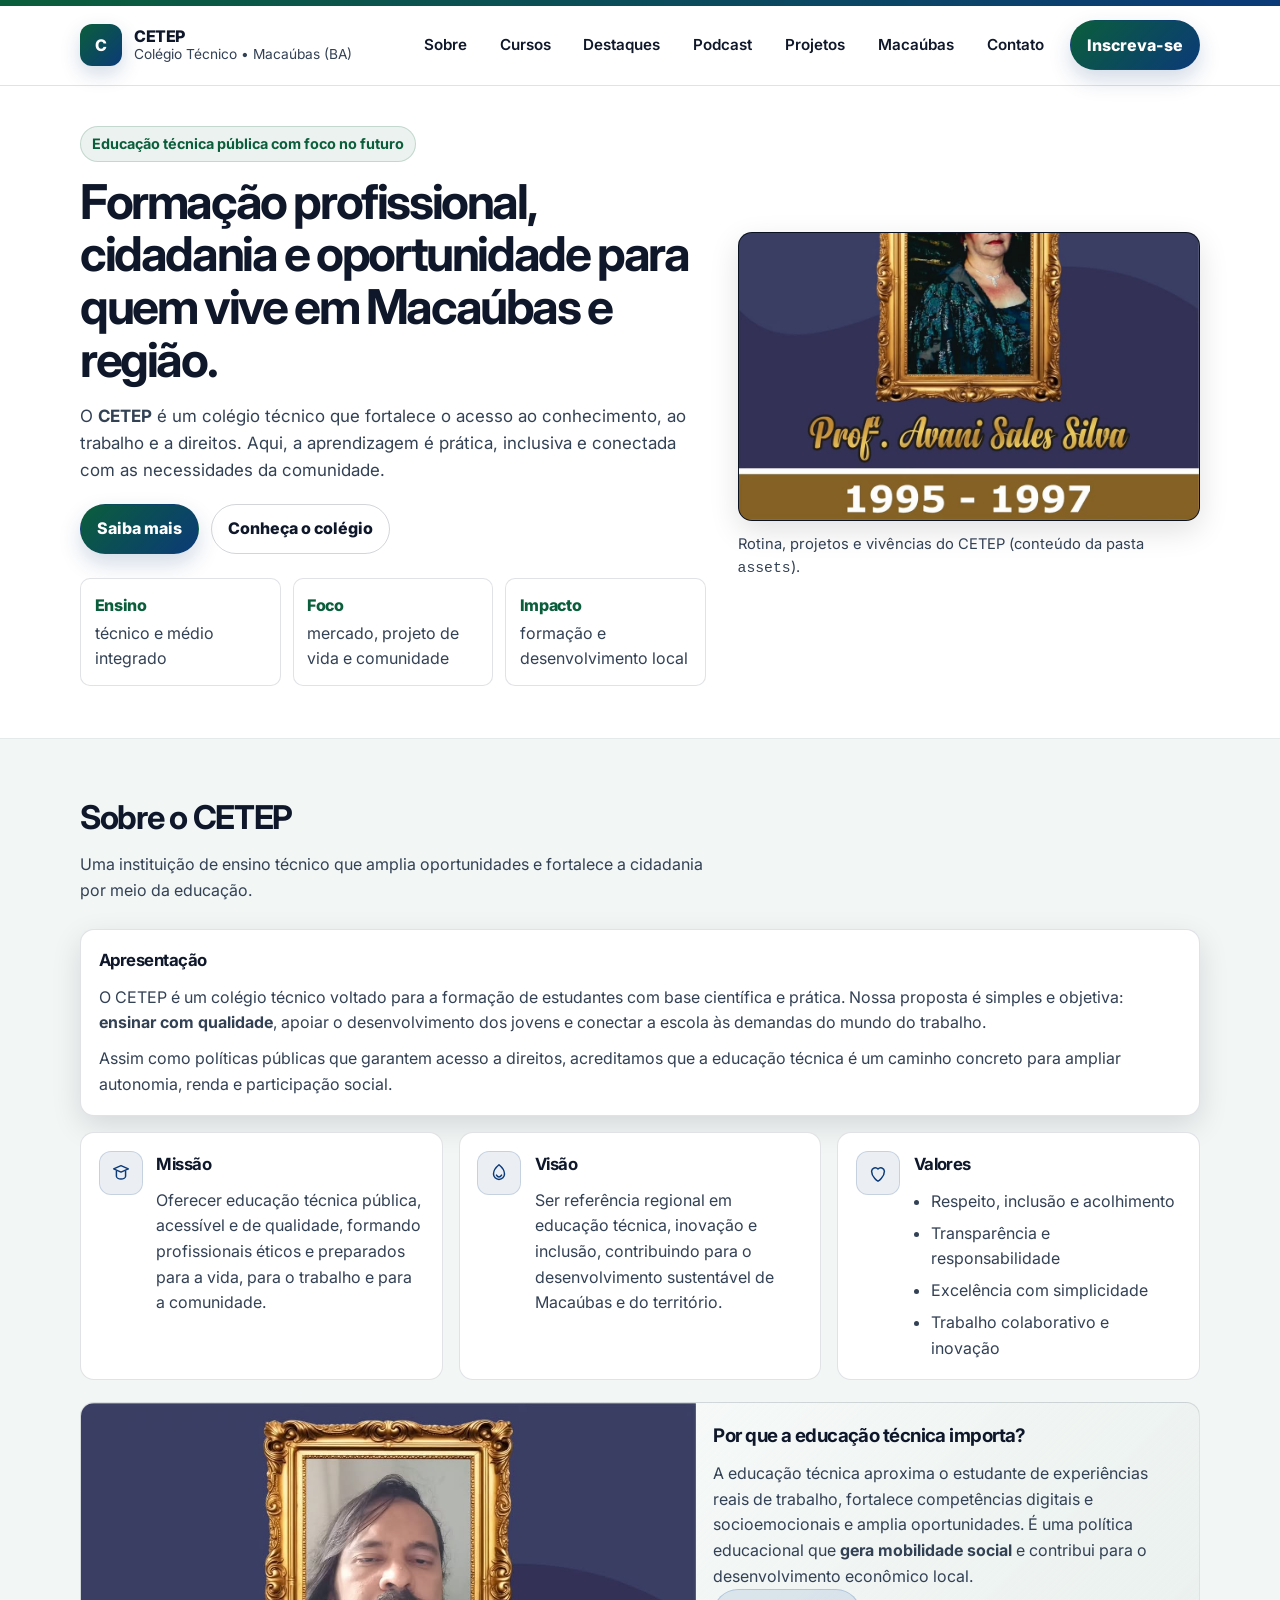
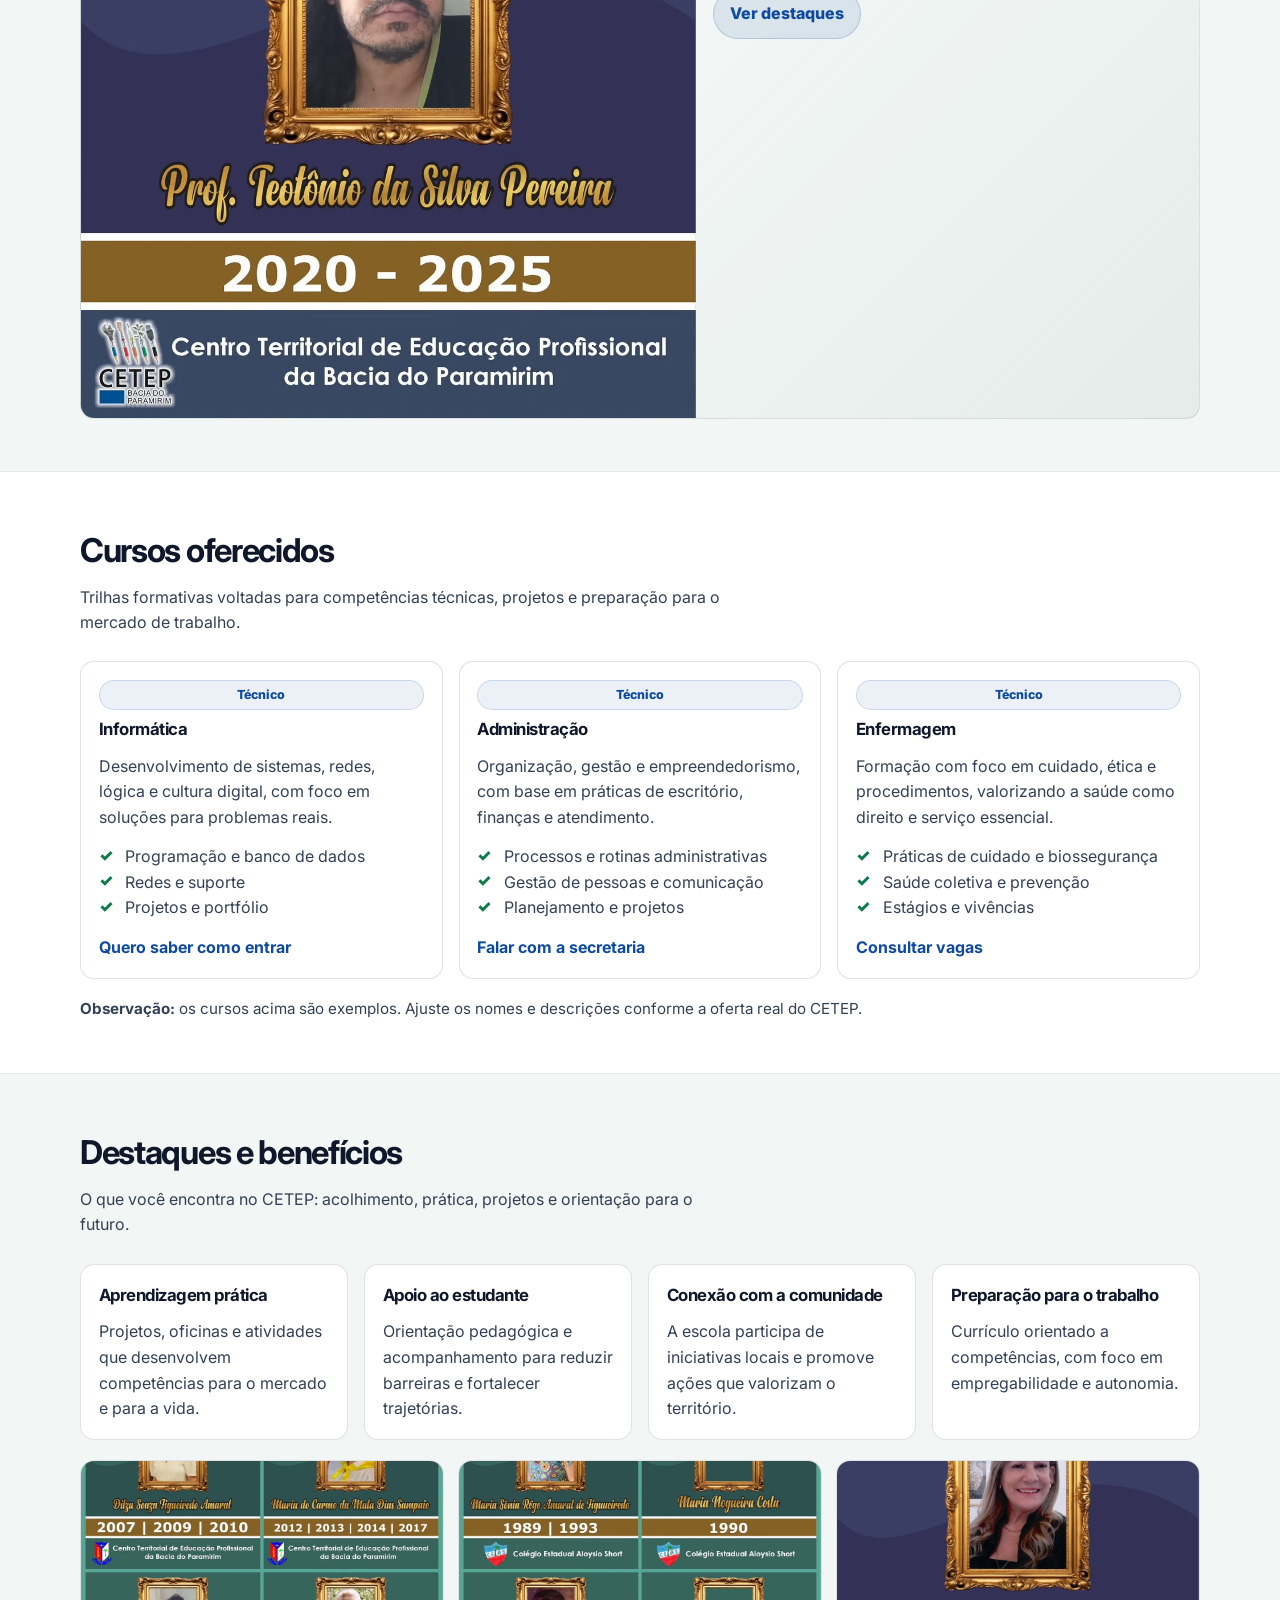
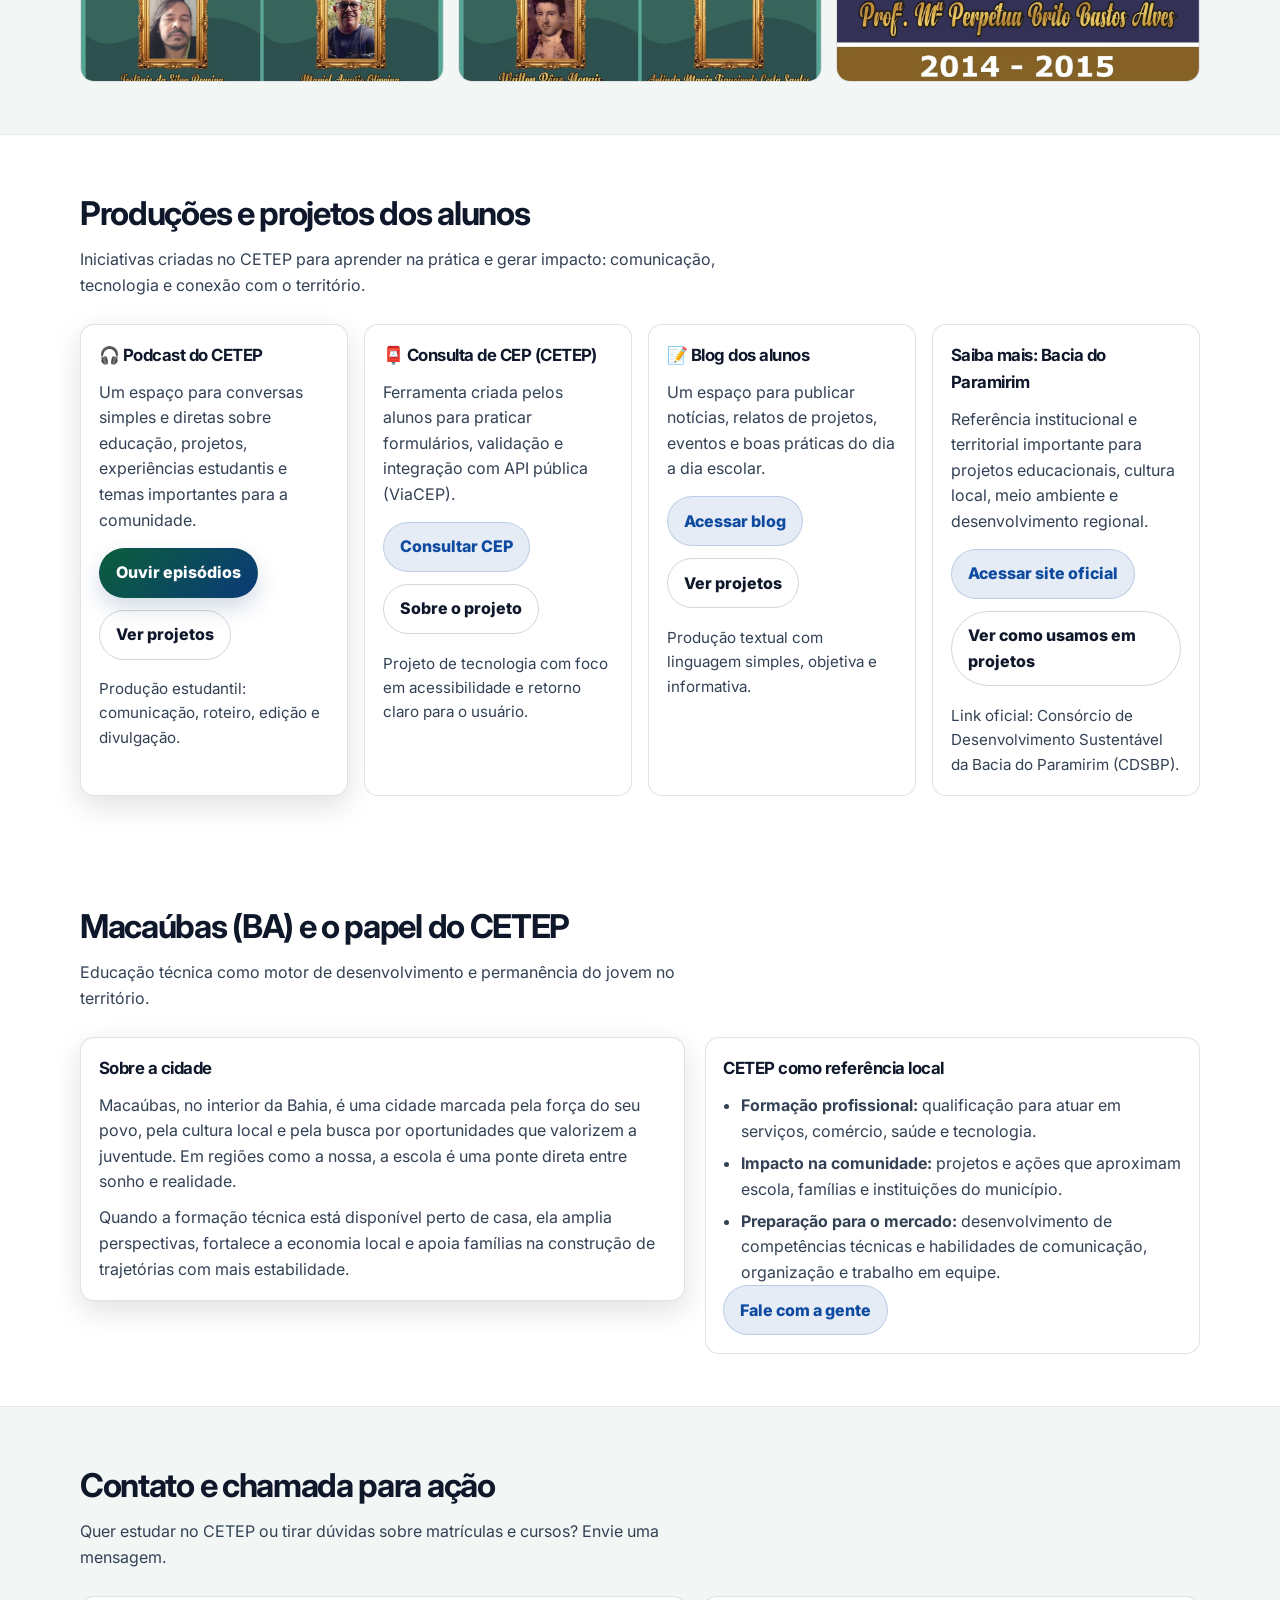
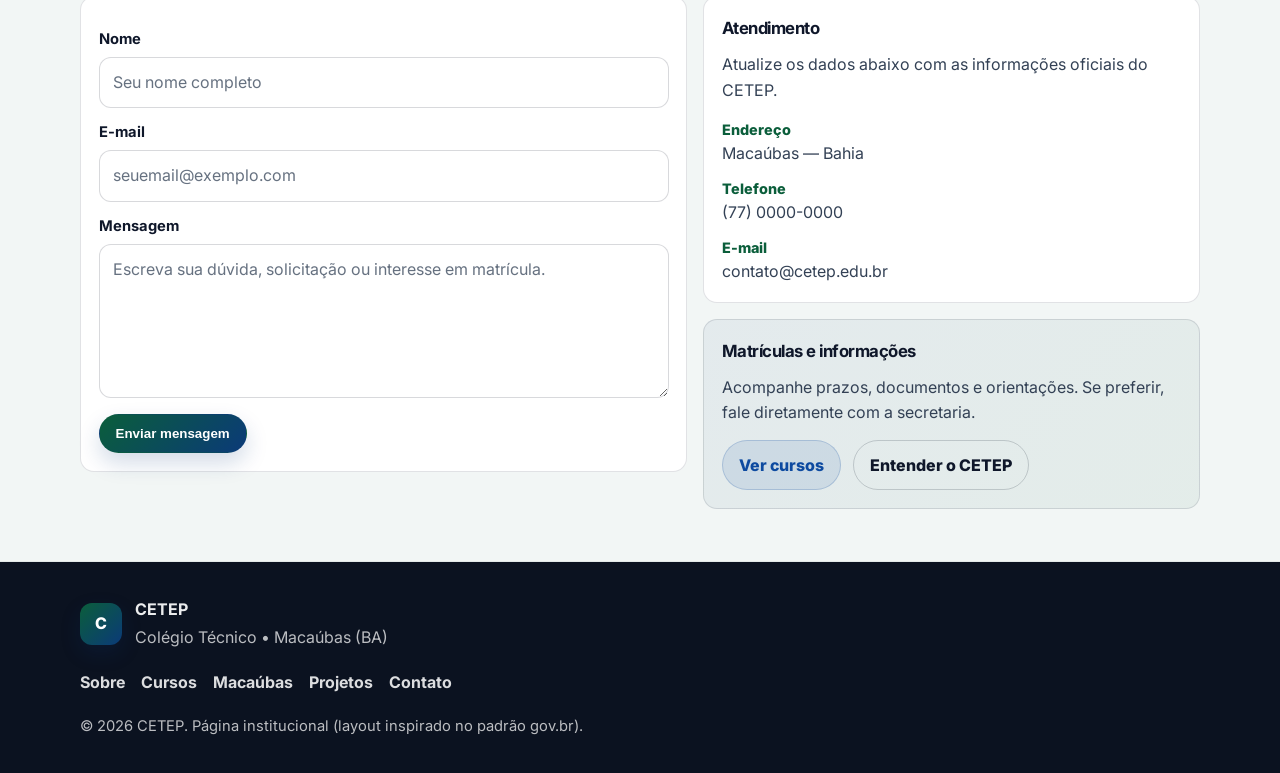
==== index.html @ 228a8c83 "initial" ====
<!doctype html>
<html lang="pt-BR">
  <head>
    <meta charset="utf-8" />
    <meta name="viewport" content="width=device-width, initial-scale=1" />
    <meta name="theme-color" content="#0b5e3b" />
    <title>CETEP — Colégio Técnico | Macaúbas (BA)</title>
    <meta
      name="description"
      content="CETEP (Macaúbas-BA): educação técnica pública, formação profissional e oportunidades para a juventude e a comunidade."
    />
    <link rel="preconnect" href="https://fonts.googleapis.com" />
    <link rel="preconnect" href="https://fonts.gstatic.com" crossorigin />
    <link
      href="https://fonts.googleapis.com/css2?family=Inter:wght@400;500;600;700&display=swap"
      rel="stylesheet"
    />
    <link rel="stylesheet" href="./styles.css" />
  </head>

  <body>
    <a class="skip-link" href="#conteudo">Pular para o conteúdo</a>

    <header class="site-header" role="banner">
      <div class="topbar" aria-hidden="true"></div>

      <div class="container header-inner">
        <a class="brand" href="#inicio" aria-label="Ir para o início">
          <span class="brand-mark" aria-hidden="true">C</span>
          <span class="brand-text">
            <span class="brand-title">CETEP</span>
            <span class="brand-subtitle">Colégio Técnico • Macaúbas (BA)</span>
          </span>
        </a>

        <button
          class="nav-toggle"
          type="button"
          aria-label="Abrir menu"
          aria-controls="menu"
          aria-expanded="false"
          data-nav-toggle
        >
          <span class="nav-toggle-lines" aria-hidden="true"></span>
        </button>

        <nav class="site-nav" aria-label="Navegação principal">
          <ul class="nav-list" id="menu" data-nav-menu>
            <li><a class="nav-link" href="#sobre">Sobre</a></li>
            <li><a class="nav-link" href="#cursos">Cursos</a></li>
            <li><a class="nav-link" href="#destaques">Destaques</a></li>
            <li><a class="nav-link" href="#podcast">Podcast</a></li>
            <li><a class="nav-link" href="./projetos.html">Projetos</a></li>
            <li><a class="nav-link" href="#macaubas">Macaúbas</a></li>
            <li><a class="nav-link" href="#contato">Contato</a></li>
            <li class="nav-cta">
              <a class="btn btn-primary" href="#contato">Inscreva-se</a>
            </li>
          </ul>
        </nav>
      </div>
    </header>

    <main id="conteudo" class="site-main" role="main">
      <section id="inicio" class="hero section">
        <div class="container hero-grid">
          <div class="hero-copy">
            <p class="eyebrow">Educação técnica pública com foco no futuro</p>
            <h1 class="hero-title">
              Formação profissional, cidadania e oportunidade para quem vive em
              Macaúbas e região.
            </h1>
            <p class="hero-lead">
              O <strong>CETEP</strong> é um colégio técnico que fortalece o acesso
              ao conhecimento, ao trabalho e a direitos. Aqui, a aprendizagem é
              prática, inclusiva e conectada com as necessidades da comunidade.
            </p>

            <div class="hero-actions">
              <a class="btn btn-primary" href="#cursos">Saiba mais</a>
              <a class="btn btn-ghost" href="#sobre">Conheça o colégio</a>
            </div>

            <dl class="hero-stats" aria-label="Indicadores institucionais">
              <div class="stat">
                <dt>Ensino</dt>
                <dd>técnico e médio integrado</dd>
              </div>
              <div class="stat">
                <dt>Foco</dt>
                <dd>mercado, projeto de vida e comunidade</dd>
              </div>
              <div class="stat">
                <dt>Impacto</dt>
                <dd>formação e desenvolvimento local</dd>
              </div>
            </dl>
          </div>

          <div class="hero-media" aria-label="Vídeo institucional do CETEP">
            <div class="media-frame">
              <video
                class="hero-video"
                autoplay
                muted
                loop
                playsinline
                preload="metadata"
                poster="./assets/SaveClip.App_673880051_17906994108403391_14474229003325433_n.jpg"
              >
                <source
                  src="./assets/SaveClip.App_AQMPfILmwgpHeHJHSs70POi2taLYX__LkjXDosFSs2GzLMB8COwKR-vRRujWcik5M-VQf_4A1vIwy4ys67aDzzt6.mp4"
                  type="video/mp4"
                />
                Seu navegador não suporta o elemento de vídeo.
              </video>
            </div>
            <p class="media-caption">
              Rotina, projetos e vivências do CETEP (conteúdo da pasta
              <code>assets</code>).
            </p>
          </div>
        </div>
      </section>

      <section id="sobre" class="section section-muted">
        <div class="container">
          <header class="section-header">
            <h2 class="section-title">Sobre o CETEP</h2>
            <p class="section-subtitle">
              Uma instituição de ensino técnico que amplia oportunidades e
              fortalece a cidadania por meio da educação.
            </p>
          </header>

          <div class="about-flow">
            <div class="card card-elevated reveal about-presentation">
              <h3 class="card-title">Apresentação</h3>
              <p class="card-text">
                O CETEP é um colégio técnico voltado para a formação de
                estudantes com base científica e prática. Nossa proposta é
                simples e objetiva: <strong>ensinar com qualidade</strong>,
                apoiar o desenvolvimento dos jovens e conectar a escola às
                demandas do mundo do trabalho.
              </p>
              <p class="card-text">
                Assim como políticas públicas que garantem acesso a direitos,
                acreditamos que a educação técnica é um caminho concreto para
                ampliar autonomia, renda e participação social.
              </p>
            </div>

            <div class="grid about-cards">
              <div class="card reveal about-card">
                <div class="card-icon" aria-hidden="true">
                  <svg viewBox="0 0 24 24" fill="none">
                    <path
                      d="M4 7.5 12 4l8 3.5-8 3.5-8-3.5Z"
                      stroke="currentColor"
                      stroke-width="1.6"
                      stroke-linejoin="round"
                    />
                    <path
                      d="M7 10v5.5c0 1.5 2.2 3 5 3s5-1.5 5-3V10"
                      stroke="currentColor"
                      stroke-width="1.6"
                      stroke-linecap="round"
                    />
                  </svg>
                </div>
                <div>
                  <h3 class="card-title">Missão</h3>
                  <p class="card-text">
                    Oferecer educação técnica pública, acessível e de qualidade,
                    formando profissionais éticos e preparados para a vida, para
                    o trabalho e para a comunidade.
                  </p>
                </div>
              </div>

              <div class="card reveal about-card">
                <div class="card-icon" aria-hidden="true">
                  <svg viewBox="0 0 24 24" fill="none">
                    <path
                      d="M12 3c3.8 3.1 6 6.3 6 10a6 6 0 1 1-12 0c0-3.7 2.2-6.9 6-10Z"
                      stroke="currentColor"
                      stroke-width="1.6"
                      stroke-linejoin="round"
                    />
                    <path
                      d="M9.2 14.3c.9 1.4 2 2 2.8 2 .8 0 1.9-.6 2.8-2"
                      stroke="currentColor"
                      stroke-width="1.6"
                      stroke-linecap="round"
                    />
                  </svg>
                </div>
                <div>
                  <h3 class="card-title">Visão</h3>
                  <p class="card-text">
                    Ser referência regional em educação técnica, inovação e
                    inclusão, contribuindo para o desenvolvimento sustentável de
                    Macaúbas e do território.
                  </p>
                </div>
              </div>

              <div class="card reveal about-card">
                <div class="card-icon" aria-hidden="true">
                  <svg viewBox="0 0 24 24" fill="none">
                    <path
                      d="M12 21s-7-4.4-7-11a4 4 0 0 1 7-2.3A4 4 0 0 1 19 10c0 6.6-7 11-7 11Z"
                      stroke="currentColor"
                      stroke-width="1.6"
                      stroke-linejoin="round"
                    />
                  </svg>
                </div>
                <div>
                  <h3 class="card-title">Valores</h3>
                  <ul class="list">
                    <li>Respeito, inclusão e acolhimento</li>
                    <li>Transparência e responsabilidade</li>
                    <li>Excelência com simplicidade</li>
                    <li>Trabalho colaborativo e inovação</li>
                  </ul>
                </div>
              </div>
            </div>
          </div>

          <div class="banner reveal" role="note" aria-label="Importância da educação técnica">
            <div class="banner-media" aria-hidden="true">
              <img
                src="./assets/SaveClip.App_670447401_17906994165403391_458845401796304118_n.jpg"
                alt=""
                loading="lazy"
              />
            </div>
            <div class="banner-content">
              <h3 class="banner-title">Por que a educação técnica importa?</h3>
              <p class="banner-text">
                A educação técnica aproxima o estudante de experiências reais de
                trabalho, fortalece competências digitais e socioemocionais e
                amplia oportunidades. É uma política educacional que
                <strong>gera mobilidade social</strong> e contribui para o
                desenvolvimento econômico local.
              </p>
              <a class="btn btn-secondary" href="#destaques">Ver destaques</a>
            </div>
          </div>
        </div>
      </section>

      <section id="cursos" class="section">
        <div class="container">
          <header class="section-header">
            <h2 class="section-title">Cursos oferecidos</h2>
            <p class="section-subtitle">
              Trilhas formativas voltadas para competências técnicas, projetos e
              preparação para o mercado de trabalho.
            </p>
          </header>

          <div class="grid cards-3">
            <article class="card course-card reveal">
              <div class="course-head">
                <span class="pill">Técnico</span>
                <h3 class="card-title">Informática</h3>
              </div>
              <p class="card-text">
                Desenvolvimento de sistemas, redes, lógica e cultura digital,
                com foco em soluções para problemas reais.
              </p>
              <ul class="checklist" aria-label="Conteúdos principais">
                <li>Programação e banco de dados</li>
                <li>Redes e suporte</li>
                <li>Projetos e portfólio</li>
              </ul>
              <a class="link" href="#contato">Quero saber como entrar</a>
            </article>

            <article class="card course-card reveal">
              <div class="course-head">
                <span class="pill">Técnico</span>
                <h3 class="card-title">Administração</h3>
              </div>
              <p class="card-text">
                Organização, gestão e empreendedorismo, com base em práticas de
                escritório, finanças e atendimento.
              </p>
              <ul class="checklist" aria-label="Conteúdos principais">
                <li>Processos e rotinas administrativas</li>
                <li>Gestão de pessoas e comunicação</li>
                <li>Planejamento e projetos</li>
              </ul>
              <a class="link" href="#contato">Falar com a secretaria</a>
            </article>

            <article class="card course-card reveal">
              <div class="course-head">
                <span class="pill">Técnico</span>
                <h3 class="card-title">Enfermagem</h3>
              </div>
              <p class="card-text">
                Formação com foco em cuidado, ética e procedimentos, valorizando
                a saúde como direito e serviço essencial.
              </p>
              <ul class="checklist" aria-label="Conteúdos principais">
                <li>Práticas de cuidado e biossegurança</li>
                <li>Saúde coletiva e prevenção</li>
                <li>Estágios e vivências</li>
              </ul>
              <a class="link" href="#contato">Consultar vagas</a>
            </article>
          </div>

          <p class="footnote">
            <strong>Observação:</strong> os cursos acima são exemplos. Ajuste os
            nomes e descrições conforme a oferta real do CETEP.
          </p>
        </div>
      </section>

      <section id="destaques" class="section section-muted">
        <div class="container">
          <header class="section-header">
            <h2 class="section-title">Destaques e benefícios</h2>
            <p class="section-subtitle">
              O que você encontra no CETEP: acolhimento, prática, projetos e
              orientação para o futuro.
            </p>
          </header>

          <div class="grid cards-4">
            <article class="card mini-card reveal">
              <h3 class="card-title">Aprendizagem prática</h3>
              <p class="card-text">
                Projetos, oficinas e atividades que desenvolvem competências
                para o mercado e para a vida.
              </p>
            </article>
            <article class="card mini-card reveal">
              <h3 class="card-title">Apoio ao estudante</h3>
              <p class="card-text">
                Orientação pedagógica e acompanhamento para reduzir barreiras e
                fortalecer trajetórias.
              </p>
            </article>
            <article class="card mini-card reveal">
              <h3 class="card-title">Conexão com a comunidade</h3>
              <p class="card-text">
                A escola participa de iniciativas locais e promove ações que
                valorizam o território.
              </p>
            </article>
            <article class="card mini-card reveal">
              <h3 class="card-title">Preparação para o trabalho</h3>
              <p class="card-text">
                Currículo orientado a competências, com foco em empregabilidade
                e autonomia.
              </p>
            </article>
          </div>

          <div class="gallery reveal" aria-label="Galeria de imagens do CETEP">
            <figure class="gallery-item">
              <img
                src="./assets/SaveClip.App_670839522_17906994549403391_8269981387852104687_n.jpg"
                alt="Registro de atividades escolares do CETEP"
                loading="lazy"
              />
            </figure>
            <figure class="gallery-item">
              <img
                src="./assets/SaveClip.App_671846147_17906994522403391_162121781529020886_n.jpg"
                alt="Momento de projeto ou evento no CETEP"
                loading="lazy"
              />
            </figure>
            <figure class="gallery-item">
              <img
                src="./assets/SaveClip.App_672971361_17906994156403391_2510667076143224560_n.jpg"
                alt="Ambiente escolar e participação dos estudantes"
                loading="lazy"
              />
            </figure>
          </div>
        </div>
      </section>

      <section id="podcast" class="section">
        <div class="container">
          <header class="section-header">
            <h2 class="section-title">Produções e projetos dos alunos</h2>
            <p class="section-subtitle">
              Iniciativas criadas no CETEP para aprender na prática e gerar
              impacto: comunicação, tecnologia e conexão com o território.
            </p>
          </header>

          <div class="grid cards-4">
            <article class="card card-elevated reveal">
              <h3 class="card-title">🎧 Podcast do CETEP</h3>
              <p class="card-text">
                Um espaço para conversas simples e diretas sobre educação,
                projetos, experiências estudantis e temas importantes para a
                comunidade.
              </p>
              <div class="cta-actions">
                <a
                  class="btn btn-primary"
                  href="./podcast.html"
                >
                  Ouvir episódios
                </a>
                <a class="btn btn-ghost" href="./projetos.html">Ver projetos</a>
              </div>
              <p class="footnote">
                Produção estudantil: comunicação, roteiro, edição e divulgação.
              </p>
            </article>

            <article class="card reveal">
              <h3 class="card-title">📮 Consulta de CEP (CETEP)</h3>
              <p class="card-text">
                Ferramenta criada pelos alunos para praticar formulários,
                validação e integração com API pública (ViaCEP).
              </p>
              <div class="cta-actions">
                <a class="btn btn-secondary" href="./cep.html">Consultar CEP</a>
                <a class="btn btn-ghost" href="./projetos.html">Sobre o projeto</a>
              </div>
              <p class="footnote">
                Projeto de tecnologia com foco em acessibilidade e retorno claro
                para o usuário.
              </p>
            </article>

            <article class="card reveal">
              <h3 class="card-title">📝 Blog dos alunos</h3>
              <p class="card-text">
                Um espaço para publicar notícias, relatos de projetos, eventos e
                boas práticas do dia a dia escolar.
              </p>
              <div class="cta-actions">
                <a class="btn btn-secondary" href="./blog.html">Acessar blog</a>
                <a class="btn btn-ghost" href="./projetos.html">Ver projetos</a>
              </div>
              <p class="footnote">
                Produção textual com linguagem simples, objetiva e informativa.
              </p>
            </article>

            <article class="card reveal">
              <h3 class="card-title">Saiba mais: Bacia do Paramirim</h3>
              <p class="card-text">
                Referência institucional e territorial importante para projetos
                educacionais, cultura local, meio ambiente e desenvolvimento
                regional.
              </p>
              <div class="cta-actions">
                <a
                  class="btn btn-secondary"
                  href="https://www.cdsbp.ba.gov.br/"
                  target="_blank"
                  rel="noreferrer"
                >
                  Acessar site oficial
                </a>
                <a class="btn btn-ghost" href="./projetos.html">
                  Ver como usamos em projetos
                </a>
              </div>
              <p class="footnote">
                Link oficial: Consórcio de Desenvolvimento Sustentável da Bacia
                do Paramirim (CDSBP).
              </p>
            </article>
          </div>
        </div>
      </section>

      <section id="macaubas" class="section">
        <div class="container">
          <header class="section-header">
            <h2 class="section-title">Macaúbas (BA) e o papel do CETEP</h2>
            <p class="section-subtitle">
              Educação técnica como motor de desenvolvimento e permanência do
              jovem no território.
            </p>
          </header>

          <div class="two-col">
            <div class="card card-elevated reveal">
              <h3 class="card-title">Sobre a cidade</h3>
              <p class="card-text">
                Macaúbas, no interior da Bahia, é uma cidade marcada pela força
                do seu povo, pela cultura local e pela busca por oportunidades
                que valorizem a juventude. Em regiões como a nossa, a escola é
                uma ponte direta entre sonho e realidade.
              </p>
              <p class="card-text">
                Quando a formação técnica está disponível perto de casa, ela
                amplia perspectivas, fortalece a economia local e apoia famílias
                na construção de trajetórias com mais estabilidade.
              </p>
            </div>

            <div class="card reveal">
              <h3 class="card-title">CETEP como referência local</h3>
              <ul class="list">
                <li>
                  <strong>Formação profissional:</strong> qualificação para
                  atuar em serviços, comércio, saúde e tecnologia.
                </li>
                <li>
                  <strong>Impacto na comunidade:</strong> projetos e ações que
                  aproximam escola, famílias e instituições do município.
                </li>
                <li>
                  <strong>Preparação para o mercado:</strong> desenvolvimento de
                  competências técnicas e habilidades de comunicação,
                  organização e trabalho em equipe.
                </li>
              </ul>
              <a class="btn btn-secondary" href="#contato">Fale com a gente</a>
            </div>
          </div>
        </div>
      </section>

      <section id="contato" class="section section-muted">
        <div class="container">
          <header class="section-header">
            <h2 class="section-title">Contato e chamada para ação</h2>
            <p class="section-subtitle">
              Quer estudar no CETEP ou tirar dúvidas sobre matrículas e cursos?
              Envie uma mensagem.
            </p>
          </header>

          <div class="contact-grid">
            <form class="card form-card reveal" data-contact-form>
              <fieldset>
                <legend class="sr-only">Formulário de contato</legend>

                <label class="field">
                  <span class="label">Nome</span>
                  <input
                    name="nome"
                    type="text"
                    autocomplete="name"
                    required
                    placeholder="Seu nome completo"
                  />
                </label>

                <label class="field">
                  <span class="label">E-mail</span>
                  <input
                    name="email"
                    type="email"
                    autocomplete="email"
                    required
                    placeholder="seuemail@exemplo.com"
                  />
                </label>

                <label class="field">
                  <span class="label">Mensagem</span>
                  <textarea
                    name="mensagem"
                    rows="5"
                    required
                    placeholder="Escreva sua dúvida, solicitação ou interesse em matrícula."
                  ></textarea>
                </label>

                <div class="form-actions">
                  <button class="btn btn-primary" type="submit">
                    Enviar mensagem
                  </button>
                  <p class="form-hint" role="status" aria-live="polite" data-form-status></p>
                </div>
              </fieldset>
            </form>

            <aside class="stack reveal" aria-label="Canais de atendimento">
              <div class="card">
                <h3 class="card-title">Atendimento</h3>
                <p class="card-text">
                  Atualize os dados abaixo com as informações oficiais do CETEP.
                </p>
                <ul class="contact-list">
                  <li>
                    <span class="contact-key">Endereço</span>
                    <span class="contact-val">Macaúbas — Bahia</span>
                  </li>
                  <li>
                    <span class="contact-key">Telefone</span>
                    <span class="contact-val">(77) 0000-0000</span>
                  </li>
                  <li>
                    <span class="contact-key">E-mail</span>
                    <span class="contact-val">contato@cetep.edu.br</span>
                  </li>
                </ul>
              </div>

              <div class="card cta-card">
                <h3 class="card-title">Matrículas e informações</h3>
                <p class="card-text">
                  Acompanhe prazos, documentos e orientações. Se preferir, fale
                  diretamente com a secretaria.
                </p>
                <div class="cta-actions">
                  <a class="btn btn-secondary" href="#cursos">Ver cursos</a>
                  <a class="btn btn-ghost" href="#sobre">Entender o CETEP</a>
                </div>
              </div>
            </aside>
          </div>
        </div>
      </section>
    </main>

    <footer class="site-footer" role="contentinfo">
      <div class="container footer-inner">
        <div class="footer-brand">
          <div class="brand-mark" aria-hidden="true">C</div>
          <div>
            <strong>CETEP</strong>
            <p class="muted">Colégio Técnico • Macaúbas (BA)</p>
          </div>
        </div>

        <nav class="footer-nav" aria-label="Links do rodapé">
          <a href="#sobre">Sobre</a>
          <a href="#cursos">Cursos</a>
          <a href="#macaubas">Macaúbas</a>
          <a href="./projetos.html">Projetos</a>
          <a href="#contato">Contato</a>
        </nav>

        <p class="footer-copy">
          © <span data-year></span> CETEP. Página institucional (layout inspirado
          no padrão gov.br).
        </p>
      </div>
    </footer>

    <button class="back-to-top" type="button" aria-label="Voltar ao topo" data-back-to-top>
      <span aria-hidden="true">↑</span>
    </button>

    <script src="./script.js" defer></script>
  </body>
</html>
---- styles.css ----
:root {
  --bg: #ffffff;
  --muted: #f2f6f5;
  --text: #0f172a;
  --subtext: #334155;
  --border: rgba(15, 23, 42, 0.12);
  --shadow: 0 10px 30px rgba(2, 6, 23, 0.12);

  --green: #0b5e3b;
  --green-2: #0f7a4a;
  --blue: #0b3a78;
  --blue-2: #0d4aa0;
  --focus: #ffbf47;

  --radius: 14px;
  --radius-sm: 10px;
  --container: 1120px;
}

*,
*::before,
*::after {
  box-sizing: border-box;
}

html {
  scroll-behavior: smooth;
}

body {
  margin: 0;
  font-family: "Inter", system-ui, -apple-system, Segoe UI, Roboto, Helvetica,
    Arial, "Apple Color Emoji", "Segoe UI Emoji";
  color: var(--text);
  background: var(--bg);
  line-height: 1.6;
  text-rendering: optimizeLegibility;
}

img,
video {
  max-width: 100%;
  height: auto;
  display: block;
}

a {
  color: inherit;
  text-decoration: none;
}

a:hover {
  text-decoration: underline;
}

:focus-visible {
  outline: 3px solid var(--focus);
  outline-offset: 3px;
}

.sr-only {
  position: absolute;
  width: 1px;
  height: 1px;
  padding: 0;
  margin: -1px;
  overflow: hidden;
  clip: rect(0, 0, 0, 0);
  white-space: nowrap;
  border: 0;
}

.container {
  width: min(100% - 2rem, var(--container));
  margin-inline: auto;
}

.skip-link {
  position: absolute;
  left: 0.75rem;
  top: 0.75rem;
  z-index: 9999;
  padding: 0.6rem 0.9rem;
  border-radius: 999px;
  background: var(--focus);
  color: #111827;
  transform: translateY(-160%);
  transition: transform 180ms ease;
  font-weight: 700;
}

.skip-link:focus {
  transform: translateY(0);
}

/* Header */
.site-header {
  position: sticky;
  top: 0;
  z-index: 50;
  background: rgba(255, 255, 255, 0.9);
  backdrop-filter: blur(10px);
  border-bottom: 1px solid var(--border);
}

.topbar {
  height: 6px;
  background: linear-gradient(90deg, var(--green), var(--blue));
}

.header-inner {
  display: flex;
  align-items: center;
  justify-content: space-between;
  gap: 1rem;
  padding: 0.9rem 0;
}

.brand {
  display: flex;
  align-items: center;
  gap: 0.75rem;
  min-width: 0;
}

.brand-mark {
  width: 42px;
  height: 42px;
  border-radius: 12px;
  display: grid;
  place-items: center;
  background: linear-gradient(135deg, var(--green), var(--blue));
  color: #fff;
  font-weight: 800;
  letter-spacing: -0.02em;
  box-shadow: 0 8px 20px rgba(11, 58, 120, 0.18);
}

.brand-text {
  display: grid;
  gap: 0.05rem;
  min-width: 0;
}

.brand-title {
  font-weight: 800;
  letter-spacing: -0.03em;
  line-height: 1.1;
}

.brand-subtitle {
  color: var(--subtext);
  font-size: 0.86rem;
  line-height: 1.2;
}

.site-nav {
  display: flex;
  align-items: center;
}

.nav-list {
  list-style: none;
  padding: 0;
  margin: 0;
  display: flex;
  gap: 0.75rem;
  align-items: center;
}

.nav-link {
  display: inline-flex;
  padding: 0.5rem 0.65rem;
  border-radius: 999px;
  color: #0f172a;
  font-weight: 600;
  font-size: 0.95rem;
}

.nav-link:hover {
  background: rgba(11, 94, 59, 0.08);
  text-decoration: none;
}

.nav-cta {
  margin-left: 0.25rem;
}

.nav-toggle {
  display: inline-flex;
  align-items: center;
  justify-content: center;
  width: 44px;
  height: 44px;
  border-radius: 12px;
  border: 1px solid var(--border);
  background: #fff;
}

.nav-toggle:hover {
  cursor: pointer;
  background: rgba(2, 6, 23, 0.02);
}

.nav-toggle-lines {
  width: 20px;
  height: 2px;
  background: #0f172a;
  position: relative;
  border-radius: 999px;
}

.nav-toggle-lines::before,
.nav-toggle-lines::after {
  content: "";
  position: absolute;
  left: 0;
  width: 20px;
  height: 2px;
  background: #0f172a;
  border-radius: 999px;
}

.nav-toggle-lines::before {
  top: -6px;
}
.nav-toggle-lines::after {
  top: 6px;
}

/* Sections */
.section {
  padding: 3.25rem 0;
}

.section-muted {
  background: var(--muted);
  border-top: 1px solid rgba(15, 23, 42, 0.06);
  border-bottom: 1px solid rgba(15, 23, 42, 0.06);
}

.section-header {
  margin-bottom: 1.6rem;
}

.section-title {
  margin: 0;
  font-size: clamp(1.4rem, 1.1rem + 1.2vw, 2.05rem);
  letter-spacing: -0.04em;
}

.section-subtitle {
  margin: 0.5rem 0 0;
  color: var(--subtext);
  max-width: 65ch;
}

/* Hero */
.hero {
  padding-top: 2.5rem;
}

.hero-grid {
  display: grid;
  gap: 1.6rem;
  align-items: start;
}

.eyebrow {
  display: inline-block;
  background: rgba(11, 94, 59, 0.08);
  color: var(--green);
  border: 1px solid rgba(11, 94, 59, 0.18);
  padding: 0.35rem 0.7rem;
  border-radius: 999px;
  font-weight: 700;
  font-size: 0.9rem;
  margin: 0 0 0.85rem;
}

.hero-title {
  margin: 0;
  font-size: clamp(1.7rem, 1.2rem + 2.3vw, 3rem);
  line-height: 1.1;
  letter-spacing: -0.05em;
}

.hero-lead {
  margin: 1rem 0 0;
  color: var(--subtext);
  font-size: 1.06rem;
  max-width: 65ch;
}

.hero-actions {
  display: flex;
  flex-wrap: wrap;
  gap: 0.75rem;
  margin-top: 1.25rem;
}

.hero-stats {
  display: grid;
  grid-template-columns: repeat(1, minmax(0, 1fr));
  gap: 0.75rem;
  margin: 1.5rem 0 0;
  padding: 0;
}

.stat {
  border: 1px solid var(--border);
  border-radius: var(--radius-sm);
  background: #fff;
  padding: 0.85rem;
}

.stat dt {
  color: var(--green);
  font-weight: 800;
  letter-spacing: -0.02em;
}

.stat dd {
  margin: 0.15rem 0 0;
  color: var(--subtext);
}

.hero-media .media-frame {
  border-radius: var(--radius);
  overflow: hidden;
  border: 1px solid rgba(15, 23, 42, 0.12);
  background: #0b1220;
  box-shadow: var(--shadow);
}

.hero-video {
  width: 100%;
  aspect-ratio: 16 / 10;
  object-fit: cover;
}

.media-caption {
  margin: 0.7rem 0 0;
  color: var(--subtext);
  font-size: 0.92rem;
}

/* Cards / layout */
.grid {
  display: grid;
  gap: 1rem;
}

.cards-2 {
  grid-template-columns: 1fr;
}

.cards-3 {
  grid-template-columns: 1fr;
}

.cards-4 {
  grid-template-columns: 1fr;
}

.cards-4 > .card {
  height: 100%;
}

.about-flow {
  display: grid;
  gap: 1rem;
}

.about-presentation {
  width: 100%;
}

.about-cards {
  grid-template-columns: 1fr;
}

.about-card {
  display: grid;
  grid-template-columns: 44px 1fr;
  gap: 0.85rem;
  align-items: start;
}

.two-col {
  display: grid;
  gap: 1rem;
}

.stack {
  display: grid;
  gap: 1rem;
}

.card {
  background: #fff;
  border: 1px solid var(--border);
  border-radius: var(--radius);
  padding: 1.1rem;
}

.card-elevated {
  box-shadow: var(--shadow);
}

.card-title {
  margin: 0;
  font-size: 1.05rem;
  letter-spacing: -0.03em;
}

.card-text {
  margin: 0.65rem 0 0;
  color: var(--subtext);
}

.card-icon {
  width: 44px;
  height: 44px;
  border-radius: 12px;
  display: grid;
  place-items: center;
  color: var(--blue);
  background: rgba(11, 58, 120, 0.08);
  border: 1px solid rgba(11, 58, 120, 0.16);
  flex: 0 0 auto;
}

.card-icon svg {
  width: 22px;
  height: 22px;
}

.list {
  margin: 0.7rem 0 0;
  padding-left: 1.1rem;
  color: var(--subtext);
}

.list li + li {
  margin-top: 0.4rem;
}

.pill {
  display: inline-flex;
  align-items: center;
  justify-content: center;
  padding: 0.25rem 0.55rem;
  border-radius: 999px;
  background: rgba(13, 74, 160, 0.08);
  color: var(--blue-2);
  font-weight: 800;
  font-size: 0.78rem;
  border: 1px solid rgba(13, 74, 160, 0.16);
}

.course-head {
  display: grid;
  gap: 0.4rem;
}

.checklist {
  margin: 0.85rem 0 0;
  padding: 0;
  list-style: none;
  color: var(--subtext);
}

.checklist li {
  display: grid;
  grid-template-columns: 18px 1fr;
  align-items: start;
  gap: 0.55rem;
}

.checklist li::before {
  content: "✓";
  color: var(--green-2);
  font-weight: 900;
  line-height: 1.2;
  margin-top: 0.1rem;
}

.mini-card {
  transition: transform 220ms ease, box-shadow 220ms ease;
}

.mini-card:hover {
  transform: translateY(-4px);
  box-shadow: var(--shadow);
}

.link {
  display: inline-flex;
  margin-top: 0.9rem;
  color: var(--blue-2);
  font-weight: 700;
}

.link:hover {
  text-decoration: underline;
}

.footnote {
  margin: 1.1rem 0 0;
  color: var(--subtext);
  font-size: 0.95rem;
}

/* Banner */
.banner {
  margin-top: 1.4rem;
  border-radius: var(--radius);
  overflow: hidden;
  border: 1px solid rgba(15, 23, 42, 0.12);
  background: linear-gradient(135deg, #ffffff, rgba(11, 94, 59, 0.06));
  display: grid;
}

.banner-media img {
  width: 100%;
  height: 100%;
  max-height: 260px;
  object-fit: cover;
}

.banner-content {
  padding: 1.1rem;
}

.banner-title {
  margin: 0;
  letter-spacing: -0.03em;
}

.banner-text {
  margin: 0.65rem 0 0;
  color: var(--subtext);
}

/* Gallery */
.gallery {
  display: grid;
  gap: 0.9rem;
  margin-top: 1.2rem;
  grid-template-columns: 1fr;
}

.gallery-item {
  margin: 0;
  border-radius: var(--radius);
  overflow: hidden;
  border: 1px solid var(--border);
  background: #fff;
}

.gallery-item img {
  width: 100%;
  height: 220px;
  object-fit: cover;
}

/* Podcast players */
.podcast-player {
  width: 100%;
  margin-top: 0.85rem;
  border-radius: 12px;
  border: 1px solid rgba(15, 23, 42, 0.14);
  background: #0b1220;
}

/* Contact */
.contact-grid {
  display: grid;
  gap: 1rem;
}

.form-card fieldset {
  border: 0;
  margin: 0;
  padding: 0;
}

.field {
  display: grid;
  gap: 0.35rem;
  margin-top: 0.8rem;
}

.label {
  font-weight: 700;
  font-size: 0.92rem;
}

input,
textarea {
  width: 100%;
  padding: 0.75rem 0.85rem;
  border-radius: 12px;
  border: 1px solid rgba(15, 23, 42, 0.16);
  font: inherit;
  background: #fff;
}

input::placeholder,
textarea::placeholder {
  color: rgba(51, 65, 85, 0.75);
}

input:focus,
textarea:focus {
  outline: none;
  border-color: rgba(13, 74, 160, 0.55);
  box-shadow: 0 0 0 4px rgba(13, 74, 160, 0.12);
}

.form-actions {
  display: flex;
  flex-wrap: wrap;
  align-items: center;
  gap: 0.8rem;
  margin-top: 1rem;
}

.form-hint {
  margin: 0;
  color: var(--subtext);
  font-size: 0.92rem;
}

.contact-list {
  list-style: none;
  padding: 0;
  margin: 0.9rem 0 0;
  display: grid;
  gap: 0.65rem;
}

.cep-form .form-hint {
  margin-top: 0.35rem;
}

.cep-card {
  background: linear-gradient(135deg, #ffffff, rgba(11, 58, 120, 0.06));
}

.cep-card-head {
  display: flex;
  align-items: flex-start;
  justify-content: space-between;
  gap: 1rem;
}

.cep-badge {
  flex: 0 0 auto;
}

.cep-result-head {
  display: flex;
  align-items: baseline;
  justify-content: space-between;
  gap: 1rem;
  margin-bottom: 0.35rem;
}

.cep-actions {
  display: flex;
  flex-wrap: wrap;
  gap: 0.75rem;
  margin-top: 0.9rem;
}

.cep-result {
  margin-top: 0.9rem;
  border-top: 1px solid rgba(15, 23, 42, 0.12);
  padding-top: 0.85rem;
  display: grid;
  gap: 0.65rem;
}

.cep-row {
  display: grid;
  gap: 0.15rem;
}

.project-note {
  border-left: 4px solid rgba(11, 94, 59, 0.55);
}

.contact-key {
  display: block;
  color: var(--green);
  font-weight: 800;
  font-size: 0.9rem;
}

.contact-val {
  display: block;
  color: var(--subtext);
}

.cta-card {
  background: linear-gradient(135deg, rgba(11, 58, 120, 0.06), rgba(11, 94, 59, 0.06));
}

.cta-actions {
  display: flex;
  flex-wrap: wrap;
  gap: 0.75rem;
  margin-top: 0.9rem;
}

/* Buttons */
.btn {
  display: inline-flex;
  align-items: center;
  justify-content: center;
  padding: 0.7rem 1rem;
  border-radius: 999px;
  font-weight: 800;
  border: 1px solid transparent;
  text-decoration: none;
  transition: transform 160ms ease, filter 160ms ease, background 160ms ease,
    border-color 160ms ease;
}

.btn:hover {
  transform: translateY(-1px);
  text-decoration: none;
}

.btn:active {
  transform: translateY(0);
}

.btn-primary {
  background: linear-gradient(135deg, var(--green), var(--blue));
  color: #fff;
  box-shadow: 0 10px 22px rgba(11, 58, 120, 0.18);
}

.btn-primary:hover {
  filter: brightness(1.05);
}

.btn-secondary {
  background: rgba(13, 74, 160, 0.1);
  color: var(--blue-2);
  border-color: rgba(13, 74, 160, 0.2);
}

.btn-secondary:hover {
  background: rgba(13, 74, 160, 0.14);
}

.btn-ghost {
  background: transparent;
  border-color: rgba(15, 23, 42, 0.18);
  color: #0f172a;
}

.btn-ghost:hover {
  background: rgba(2, 6, 23, 0.03);
}

/* Footer */
.site-footer {
  background: #0b1220;
  color: rgba(255, 255, 255, 0.92);
  padding: 2.2rem 0;
}

.footer-inner {
  display: grid;
  gap: 1.2rem;
}

.footer-brand {
  display: flex;
  gap: 0.8rem;
  align-items: center;
}

.muted {
  margin: 0.15rem 0 0;
  color: rgba(255, 255, 255, 0.72);
}

.footer-nav {
  display: flex;
  gap: 1rem;
  flex-wrap: wrap;
}

.footer-nav a {
  color: rgba(255, 255, 255, 0.86);
  font-weight: 700;
}

.footer-copy {
  margin: 0;
  color: rgba(255, 255, 255, 0.72);
  font-size: 0.92rem;
}

/* Back to top */
.back-to-top {
  position: fixed;
  right: 1rem;
  bottom: 1rem;
  width: 46px;
  height: 46px;
  border-radius: 999px;
  border: 1px solid rgba(255, 255, 255, 0.22);
  background: rgba(11, 58, 120, 0.92);
  color: #fff;
  display: grid;
  place-items: center;
  opacity: 0;
  pointer-events: none;
  transform: translateY(10px);
  transition: opacity 180ms ease, transform 180ms ease, filter 180ms ease;
}

.back-to-top:hover {
  cursor: pointer;
  filter: brightness(1.05);
}

.back-to-top.is-visible {
  opacity: 1;
  pointer-events: auto;
  transform: translateY(0);
}

/* Motion (prefers-reduced-motion) */
@media (prefers-reduced-motion: reduce) {
  html {
    scroll-behavior: auto;
  }
  .btn,
  .mini-card,
  .back-to-top,
  .skip-link {
    transition: none !important;
  }
}

/* Reveal animation */
.reveal {
  opacity: 0;
  transform: translateY(14px);
  transition: opacity 520ms ease, transform 520ms ease;
}

.reveal.is-visible {
  opacity: 1;
  transform: translateY(0);
}

/* Responsive */
@media (min-width: 780px) {
  .hero-grid {
    grid-template-columns: 1.15fr 0.85fr;
    gap: 2rem;
    align-items: center;
  }

  .hero-stats {
    grid-template-columns: repeat(3, minmax(0, 1fr));
  }

  .two-col {
    grid-template-columns: 1.1fr 0.9fr;
    gap: 1.2rem;
    align-items: start;
  }

  .cards-3 {
    grid-template-columns: repeat(3, minmax(0, 1fr));
  }

  .cards-4 {
    grid-template-columns: repeat(4, minmax(0, 1fr));
  }

  .cards-2 {
    grid-template-columns: repeat(2, minmax(0, 1fr));
  }

  .about-cards {
    grid-template-columns: repeat(3, minmax(0, 1fr));
  }

  .about-card {
    grid-template-columns: 44px 1fr;
  }

  .gallery {
    grid-template-columns: repeat(3, minmax(0, 1fr));
  }

  .contact-grid {
    grid-template-columns: 1.1fr 0.9fr;
    align-items: start;
  }

  .banner {
    grid-template-columns: 0.55fr 0.45fr;
  }

  .banner-media img {
    max-height: unset;
    height: 100%;
  }
}

@media (max-width: 979px) {
  .site-nav {
    position: absolute;
    left: 0;
    right: 0;
    top: 100%;
    background: rgba(255, 255, 255, 0.98);
    border-bottom: 1px solid var(--border);
    transform: translateY(-10px);
    opacity: 0;
    pointer-events: none;
    transition: opacity 180ms ease, transform 180ms ease;
  }

  .site-nav.is-open {
    opacity: 1;
    transform: translateY(0);
    pointer-events: auto;
  }

  .nav-list {
    flex-direction: column;
    align-items: stretch;
    gap: 0;
    padding: 0.75rem 1rem 1rem;
  }

  .nav-link {
    border-radius: 12px;
    padding: 0.75rem 0.85rem;
  }

  .nav-cta {
    margin-top: 0.4rem;
  }
}

@media (min-width: 980px) {
  .nav-toggle {
    display: none;
  }
}
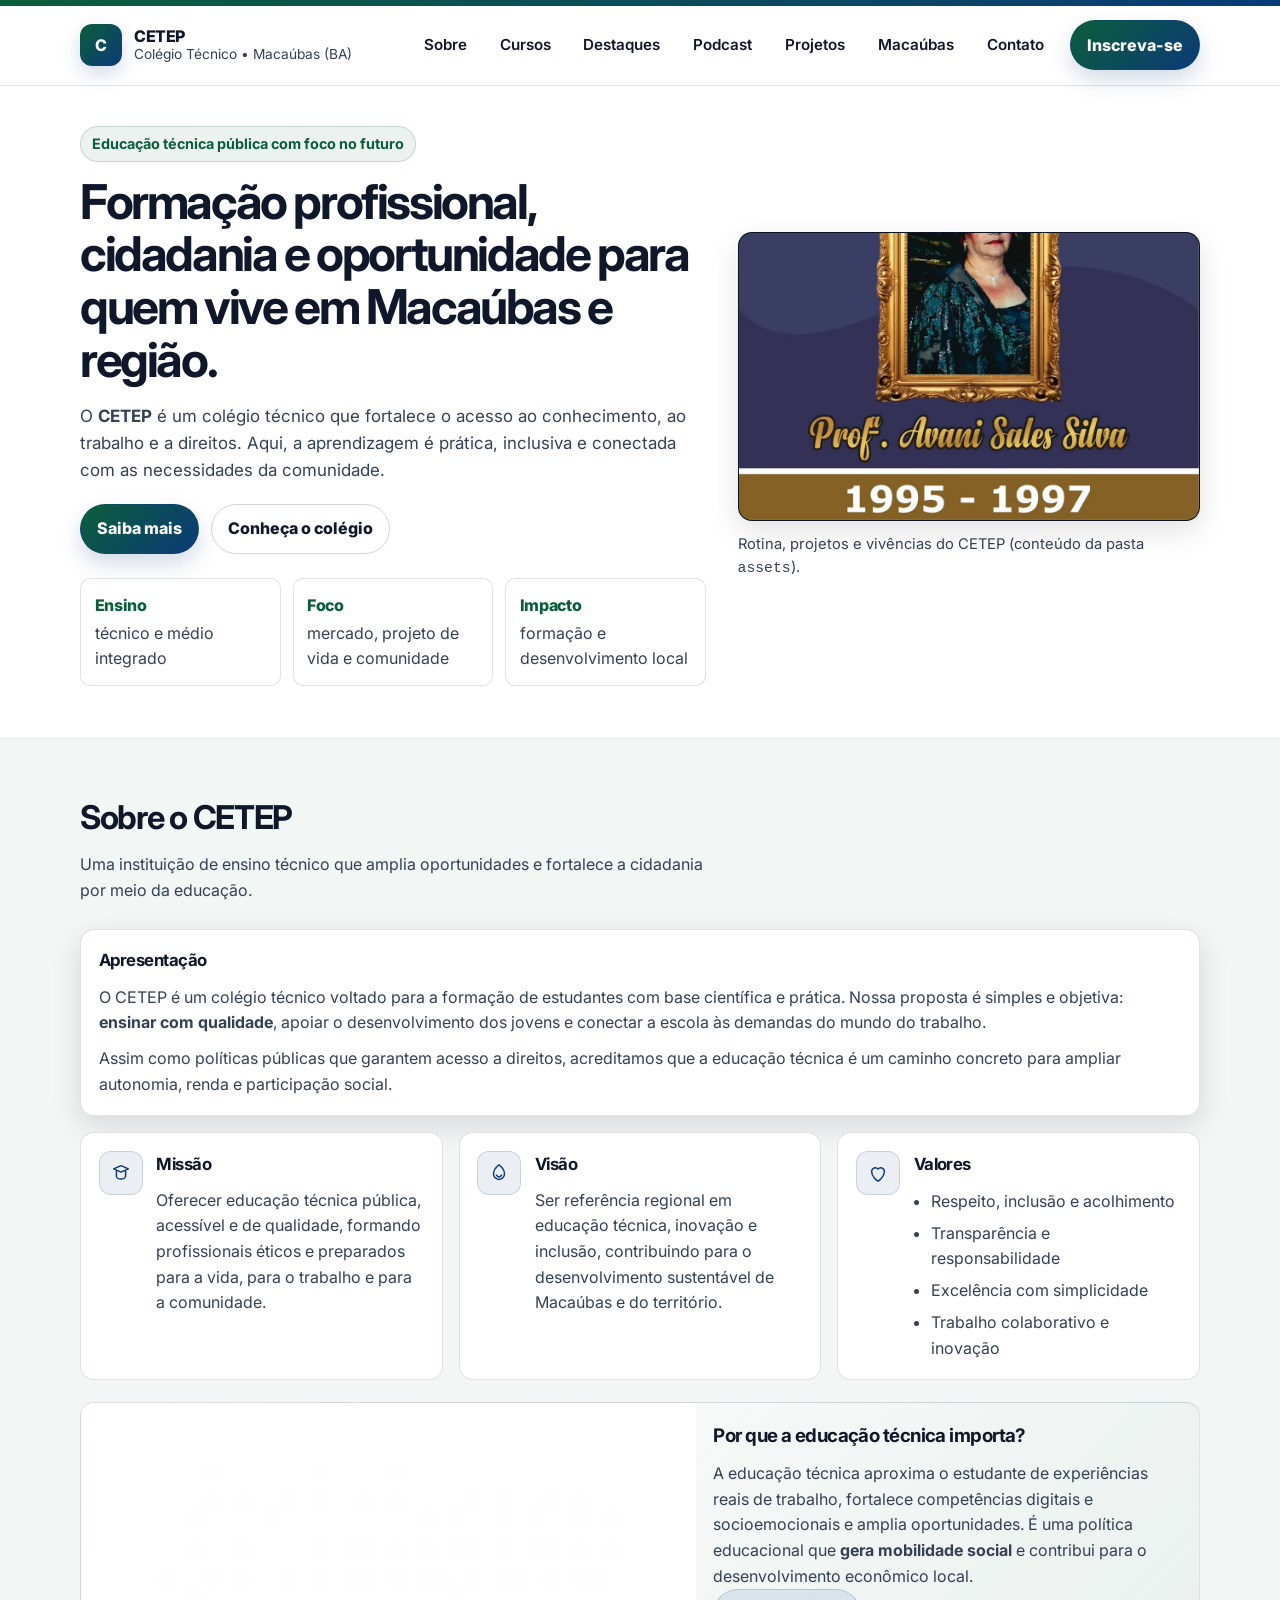
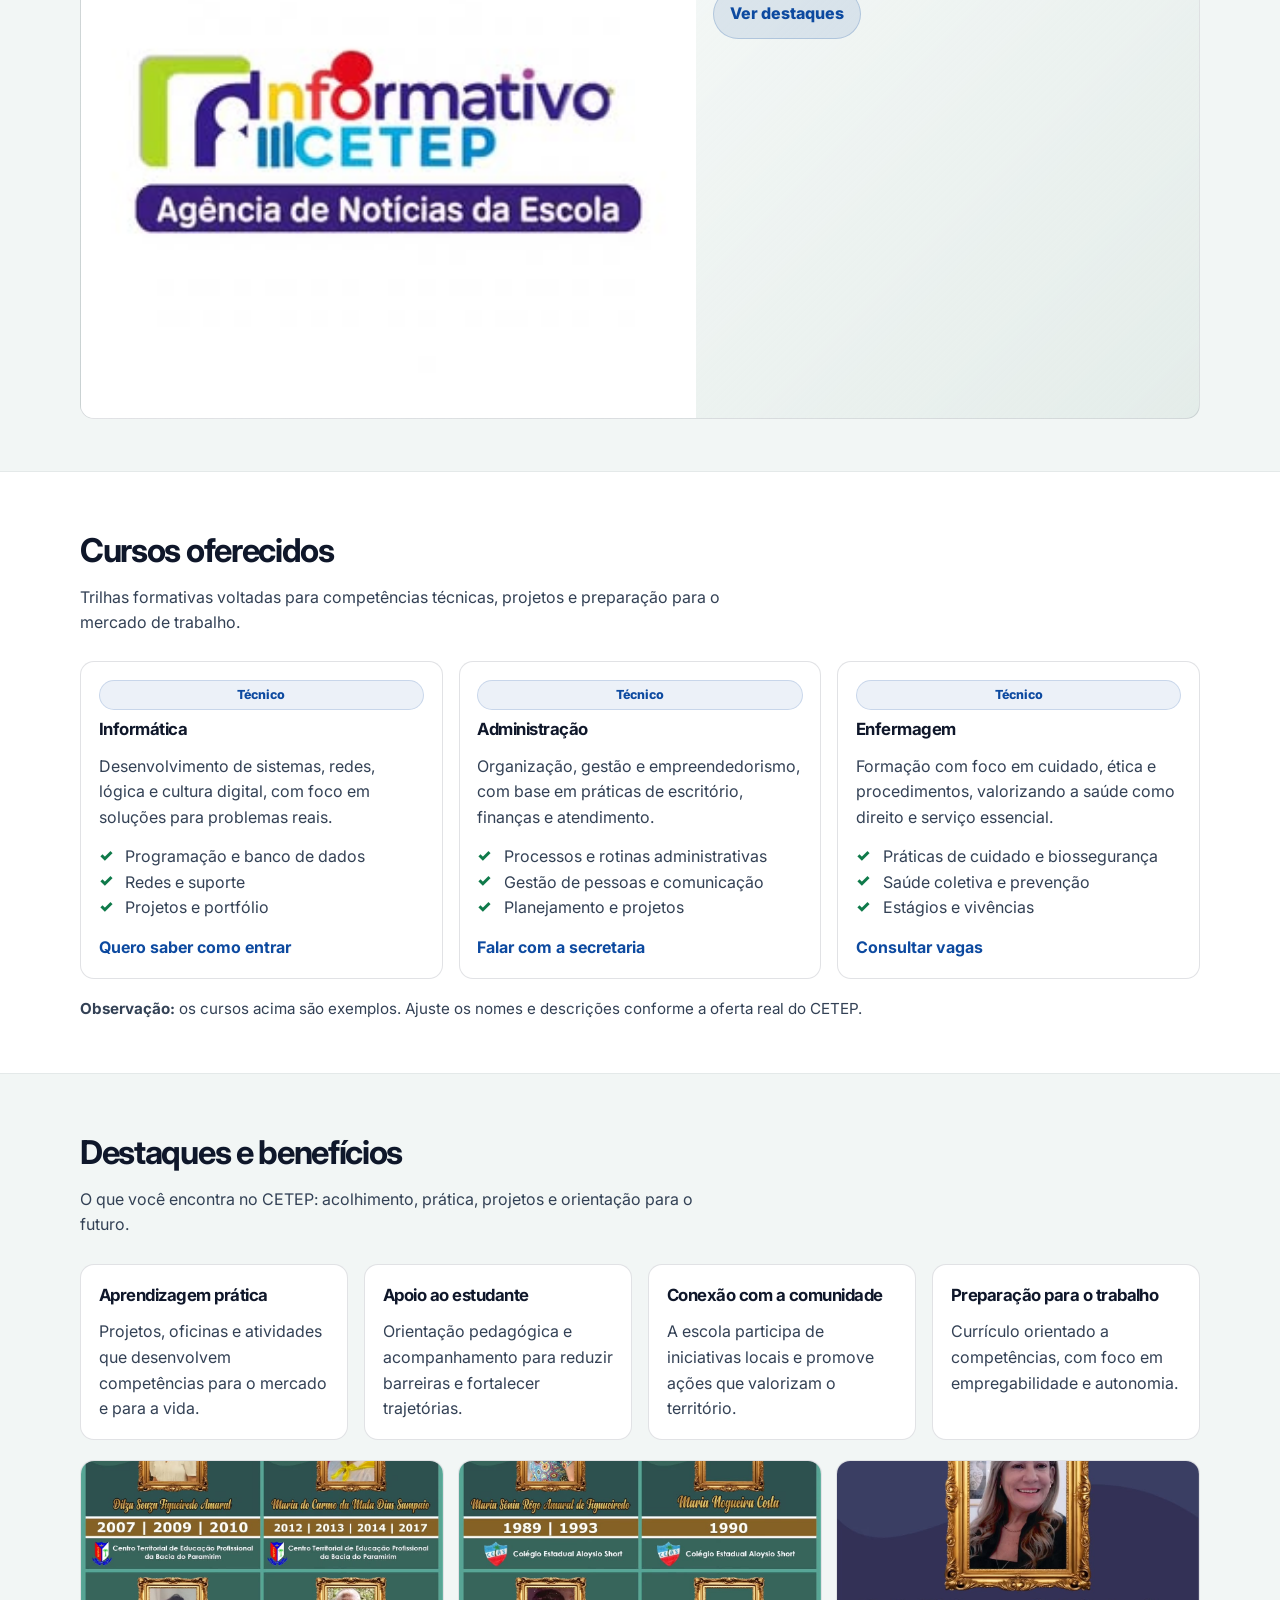
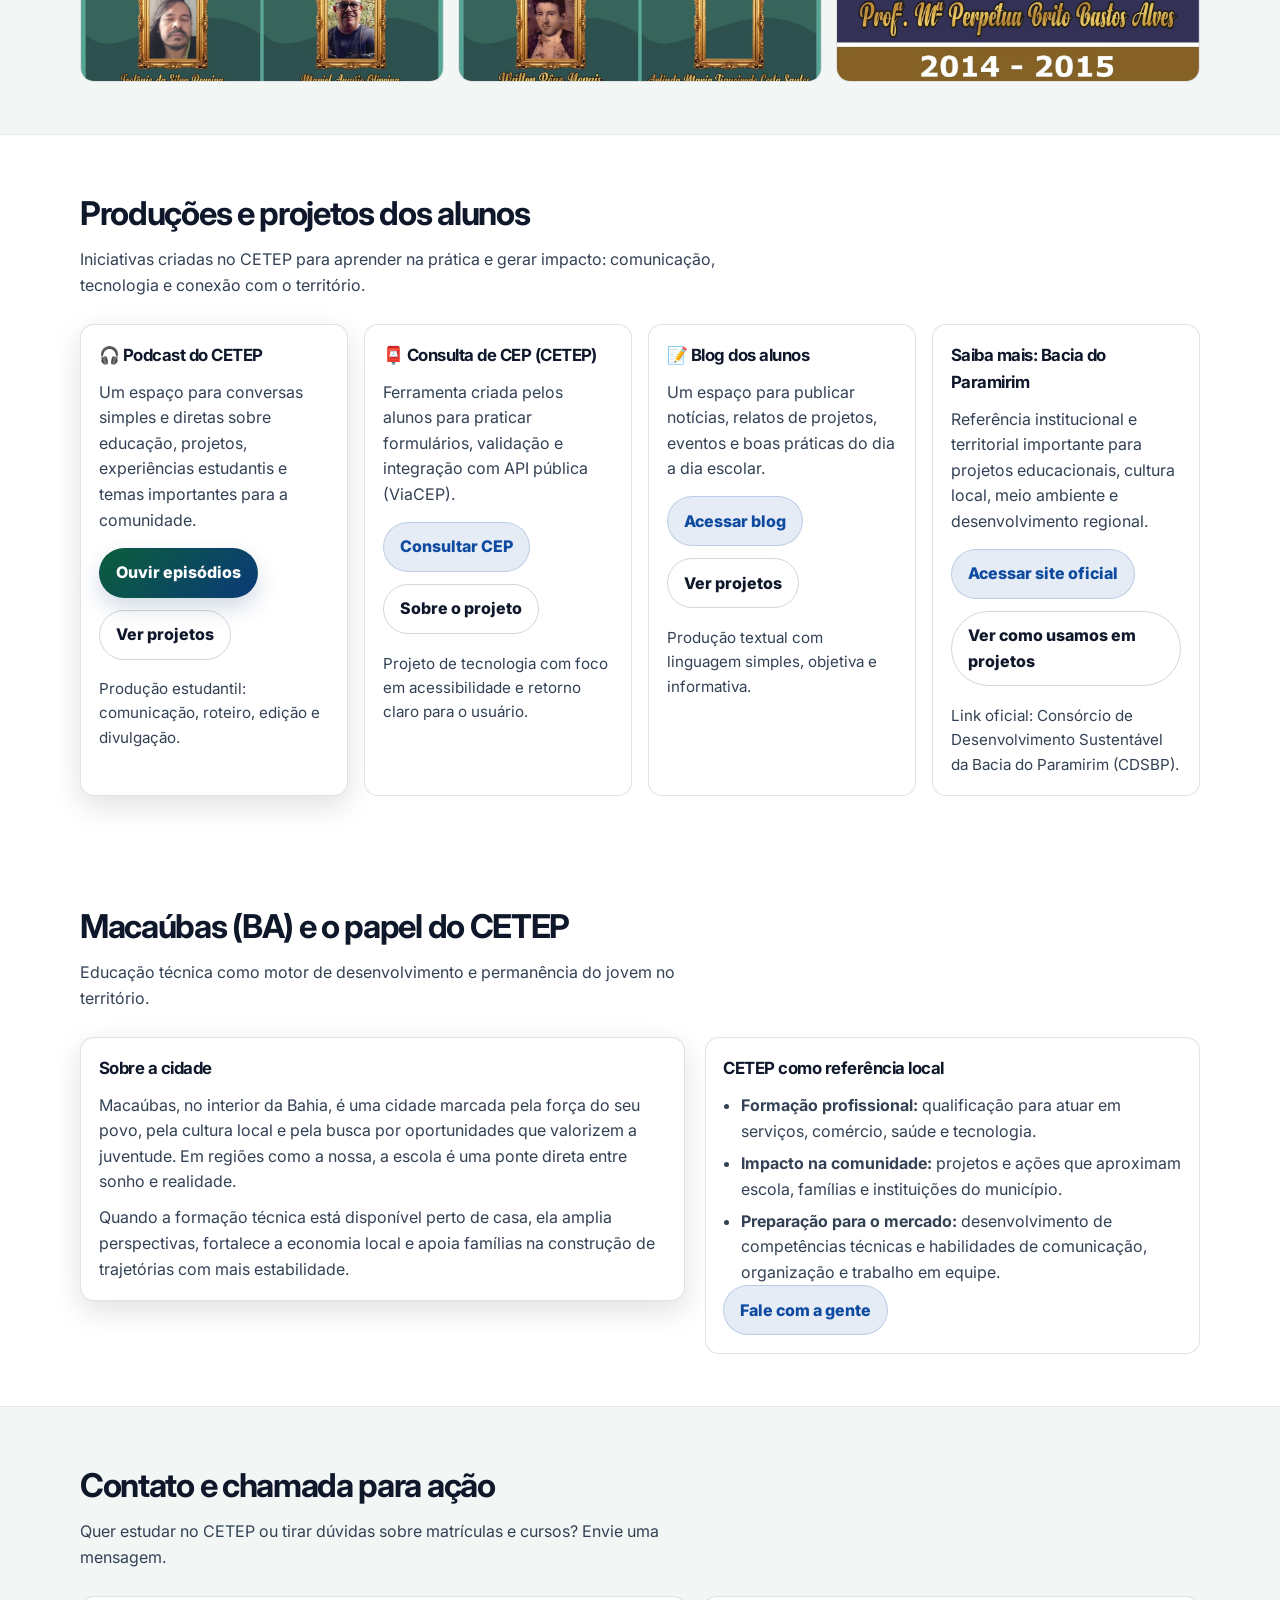
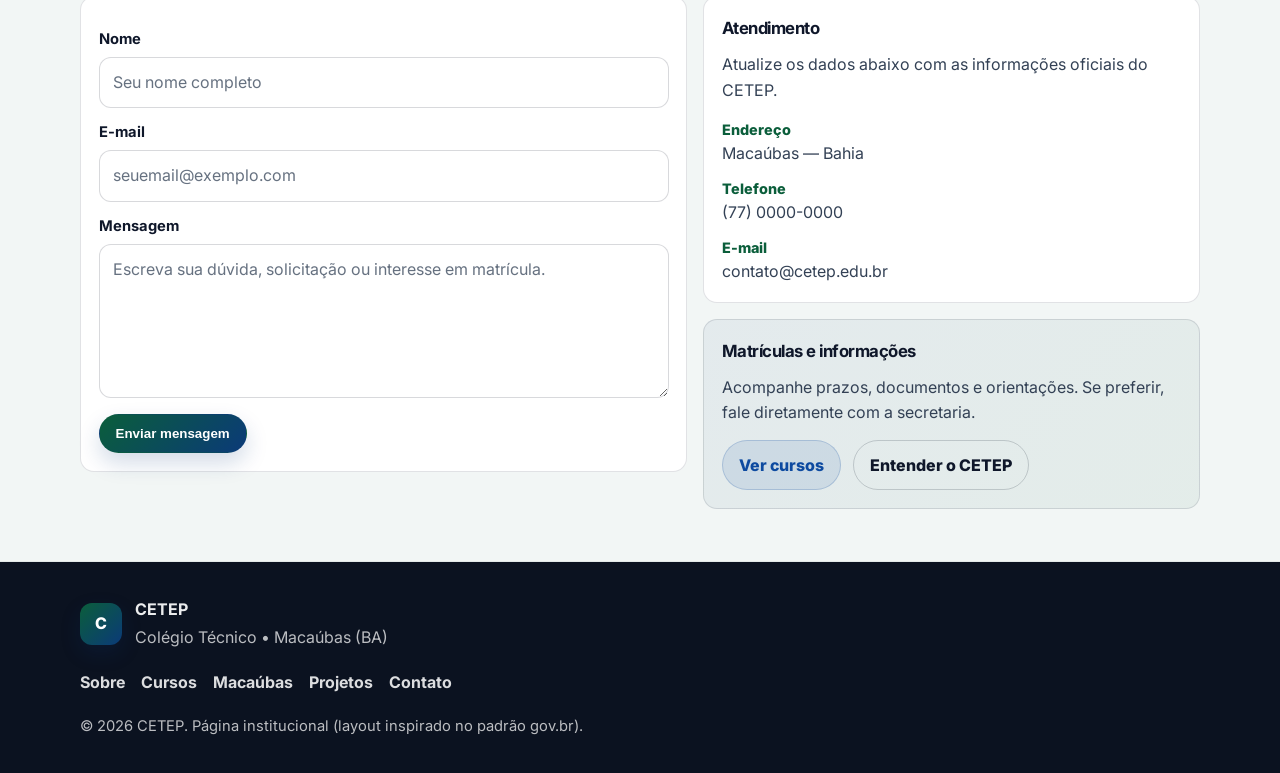
==== commit 1a6e984f: "foto" ====
--- a/index.html
+++ b/index.html
@@ -232,7 +232,7 @@
           <div class="banner reveal" role="note" aria-label="Importância da educação técnica">
             <div class="banner-media" aria-hidden="true">
               <img
-                src="./assets/SaveClip.App_670447401_17906994165403391_458845401796304118_n.jpg"
+                src="./assets/SaveClip.App_502333511_17845145718510058_7102030401815309215_n.jpg"
                 alt=""
                 loading="lazy"
               />
